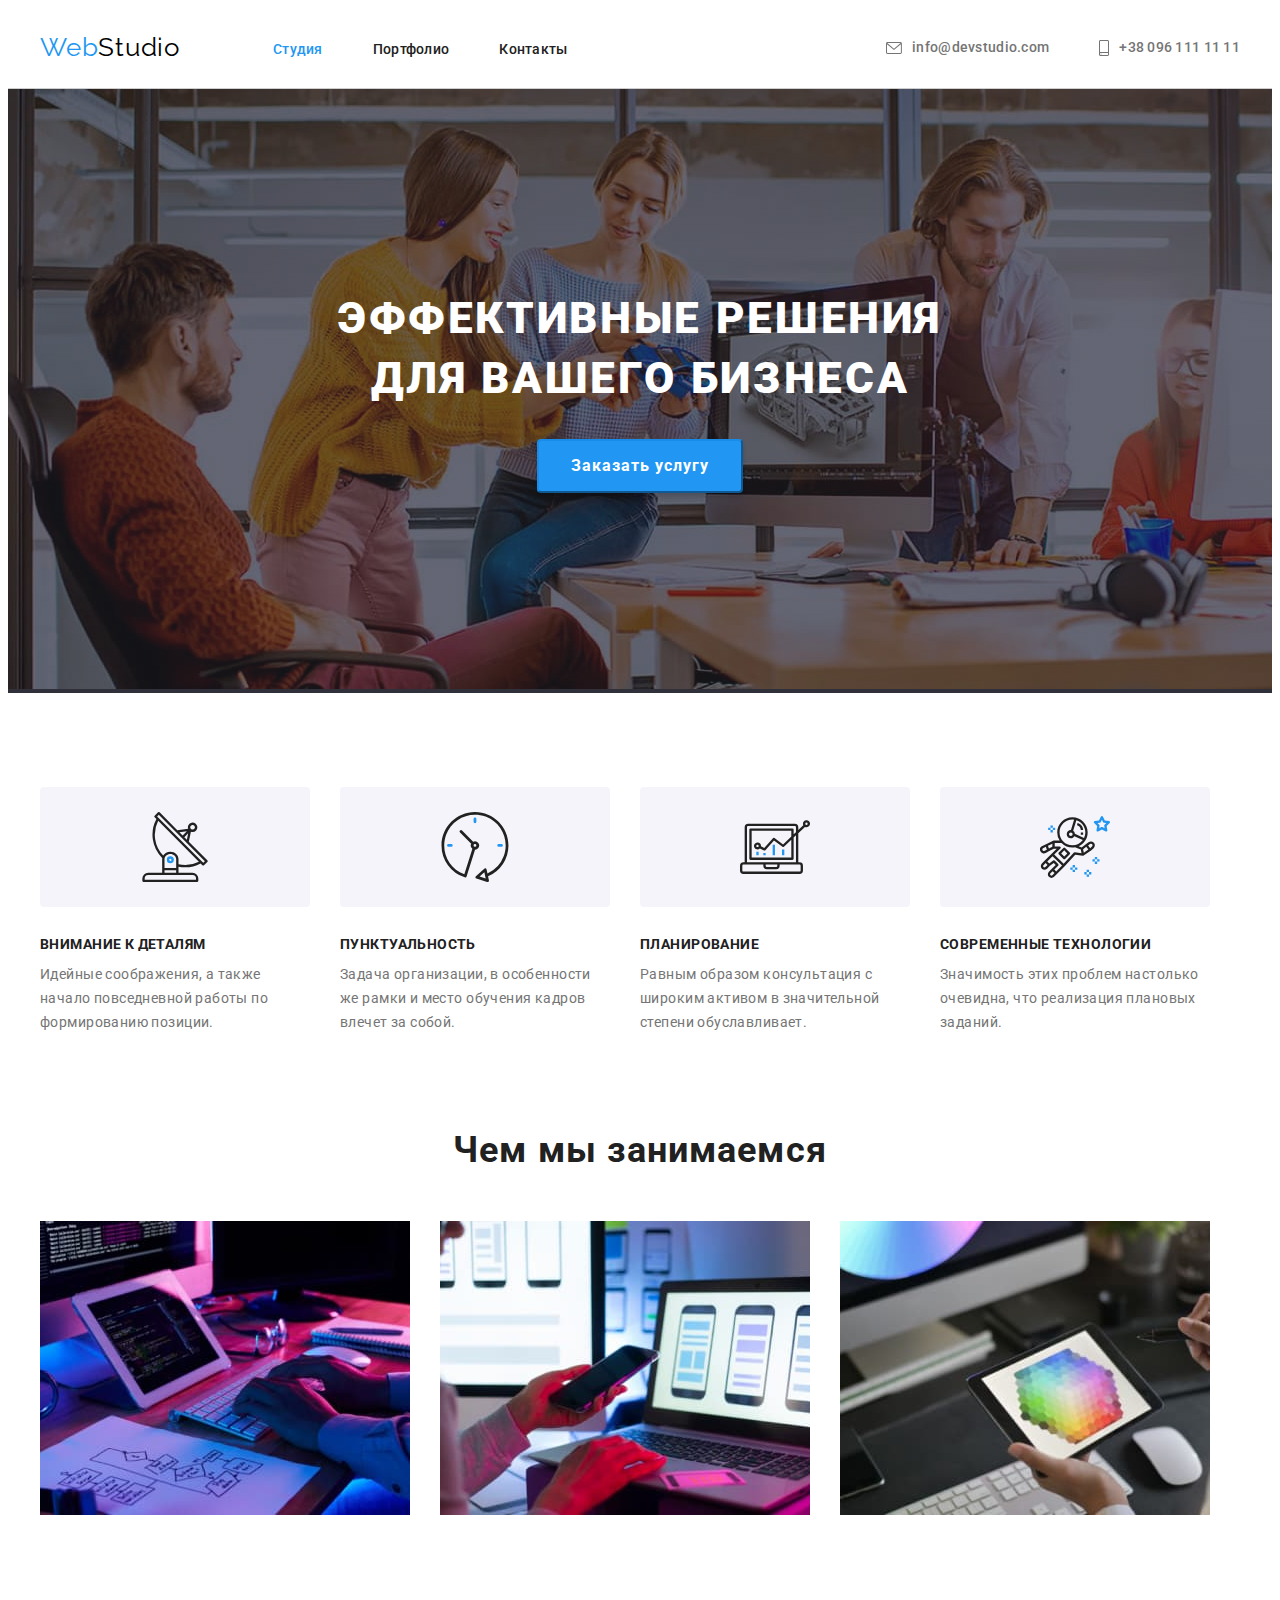
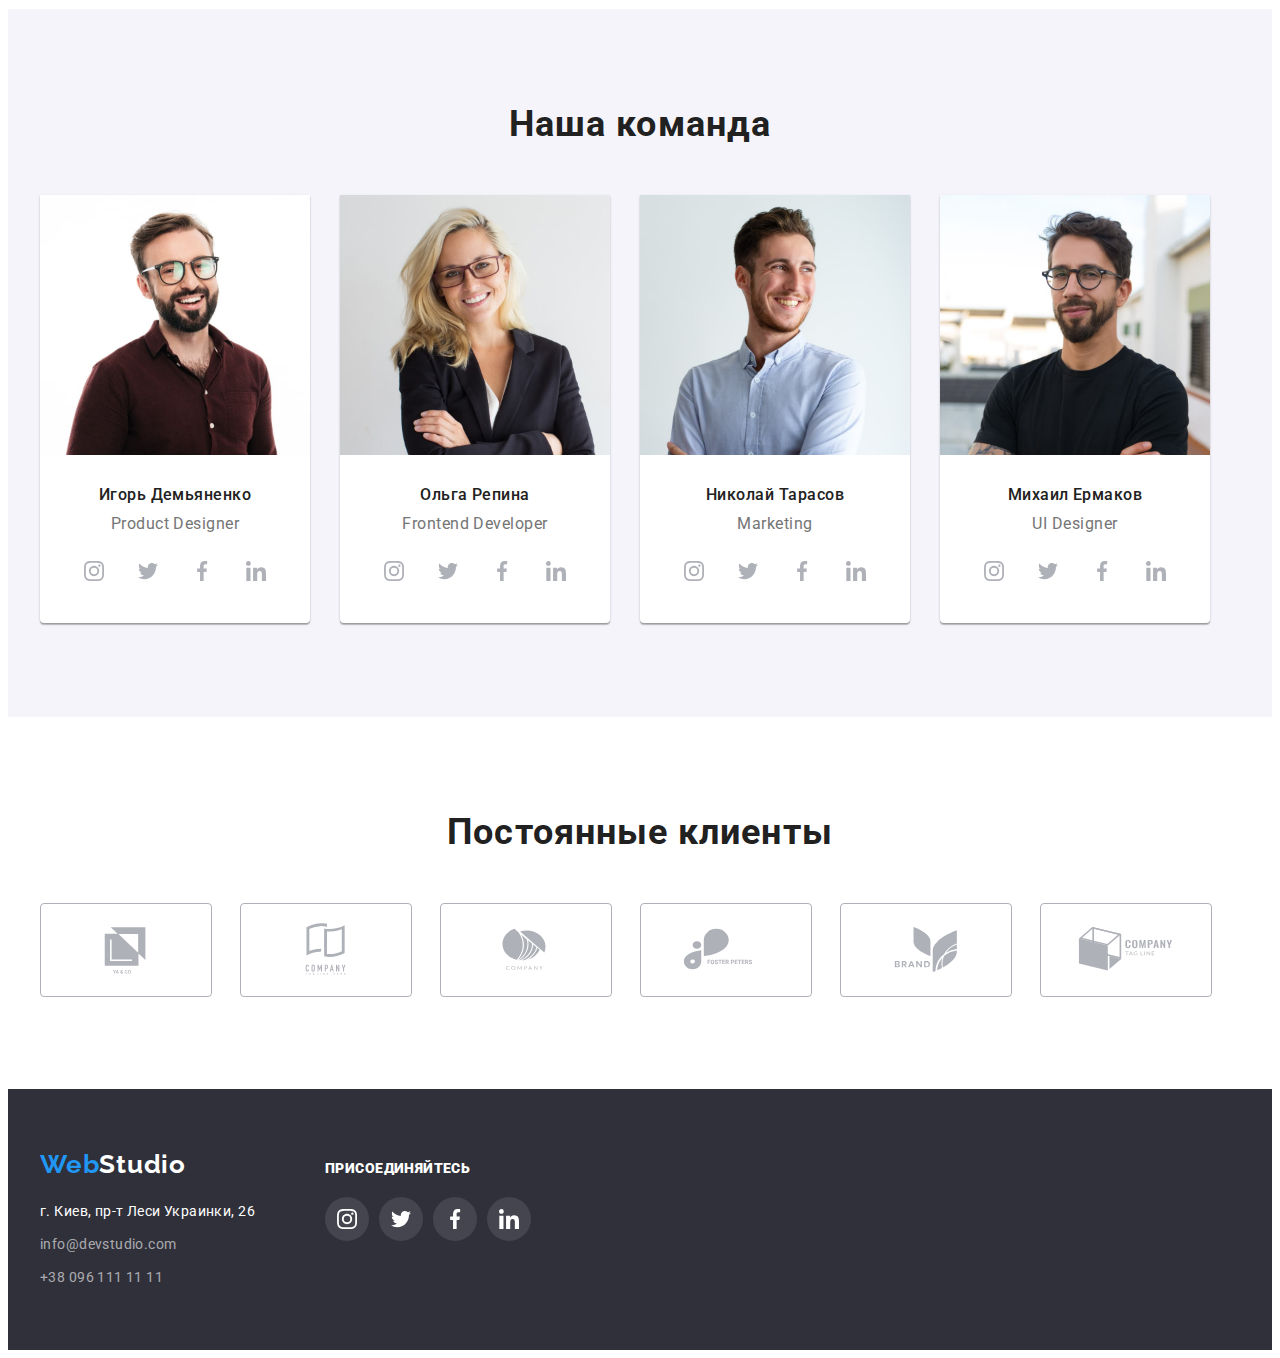
==== index.html @ 4457e943 "Initial commit" ====
<!DOCTYPE html>
<html lang="ru">
	<head>
		<meta charset="UTF-8" />
		<meta http-equiv="X-UA-Compatible" content="IE=edge" />
		<meta name="viewport" content="width=device-width, initial-scale=1.0" />
		<title>Студия WebStudio-эффективные решения для вашего бизнеса</title>
		<link rel="preconnect" href="https://fonts.googleapis.com" />
		<link rel="preconnect" href="https://fonts.gstatic.com" crossorigin />
		<link
			href="https://fonts.googleapis.com/css2?family=Raleway:wght@700&family=Roboto:wght@400;500;700;900&display=swap"
			rel="stylesheet"
		/>
		<link
			rel="stylesheet"
			href="https://cdnjs.cloudflare.com/ajax/libs/modern-normalize/1.1.0/modern-normalize.min.css"
			integrity="sha512-wpPYUAdjBVSE4KJnH1VR1HeZfpl1ub8YT/NKx4PuQ5NmX2tKuGu6U/JRp5y+Y8XG2tV+wKQpNHVUX03MfMFn9Q=="
			crossorigin="anonymous"
			referrerpolicy="no-referrer"
		/>
		<link rel="stylesheet" href="./css/styles.css" />
	</head>
	<body class="body">
		<!-- Шапка -->
		<header class="bottom-line">
			<div class="container nav-container">
				<a class="header-logo" href="">Web<span class="header-logo-1">Studio</span></a>
				<nav>
					<ul class="site-nav list">
						<li class="nav-item">
							<a class="nav-link current" href="./index.html">Студия</a>
						</li>
						<li class="nav-item">
							<a class="nav-link" href="./portfolio.html">Портфолио</a>
						</li>
						<li class="nav-item">
							<a class="nav-link" href="">Контакты</a>
						</li>
					</ul>
				</nav>
				<div class="contacts">
					<a class="nav-contact" href="mailto:info@devstudio.com">
						<svg class="nav-contact-icon" width="16" height="12">
							<use href="./images/icons.svg#icon-mail"></use>
						</svg>
						info@devstudio.com
					</a>
					<a class="nav-contact" href="tel:+380961111111">
						<svg class="nav-contact-icon" width="10" height="16">
							<use href="./images/icons.svg#icon-smartphone"></use>
						</svg>
						+38 096 111 11 11
					</a>
				</div>
			</div>
		</header>
		<!-- Главный контент -->
		<main>
			<!-- Секция Hero -->
			<section class="hero">
				<div class="container">
					<h1 class="hero-title">Эффективные решения <br> для вашего бизнеса</h1>
					<button class="hero-button" type="button">Заказать услугу</button>
				</div>
			</section>
			<!-- Секция Features -->
			<section class="section section-features">
				<div class="container">
					<h2 class="visually-hidden">Наши преимущества</h2>
					<ul class="list features-list">
						<li class="features-item">
							<div class="features-icon">
								<svg width="70" height="70">
									<use href="./images/icons.svg#icon-antenna"></use>
								</svg>
							</div>
							<h3 class="features-title">Внимание к деталям</h3>
							<p class="features-text">
								Идейные соображения, а также начало повседневной работы по формированию позиции.
							</p>
						</li>
						<li class="features-item">
							<div class="features-icon">
								<svg width="70" height="70">
									<use href="./images/icons.svg#icon-clock"></use>
								</svg>
							</div>
							<h3 class="features-title">Пунктуальность</h3>
							<p class="features-text">
								Задача организации, в особенности же рамки и место обучения кадров влечет за собой.
							</p>
						</li>
						<li class="features-item">
							<div class="features-icon">
								<svg width="70" height="70">
									<use href="./images/icons.svg#icon-diagram"></use>
								</svg>
							</div>
							<h3 class="features-title">Планирование</h3>
							<p class="features-text">
								Равным образом консультация с широким активом в значительной степени обуславливает.
							</p>
						</li>
						<li class="features-item">
							<div class="features-icon">
								<svg width="70" height="70">
									<use href="./images/icons.svg#icon-astronaut"></use>
								</svg>
							</div>
							<h3 class="features-title">Современные технологии</h3>
							<p class="features-text">Значимость этих проблем настолько очевидна, что реализация плановых заданий.</p>
						</li>
					</ul>
				</div>
			</section>
			<!-- Секция Чем занимаемся -->
			<section class="section">
				<div class="container">
					<h2 class="work">Чем мы занимаемся</h2>
					<ul class="work-list list">
						<li class="work-item">
							<img src="./images/box1.jpg" width="370" height="294" alt="Десктопные приложения" />
						</li>
						<li class="work-item">
							<img src="./images/box2.jpg" width="370" height="294" alt="Мобильные приложения" />
						</li>
						<li class="work-item">
							<img src="./images/box3.jpg" width="370" height="294" alt="Приложения для планшетов" />
						</li>
					</ul>
				</div>
			</section>
			<!-- Секция Команда -->
			<section class="section team">
				<div class="container">
					<h2 class="team-header">Наша команда</h2>
					<ul class="team-list list">
						<li class="team-member">
							<img src="./images/img1.jpg" width="270" height="260" alt="Игорь Демьяненко" />
							<div class="team-descr">
								<h3 class="team-name">Игорь Демьяненко</h3>
								<p class="team-job">Product Designer</p>
								<ul class="list social-list">
									<li class="social-link">
										<a class="social-net" href="" target="_blank" rel="noreferrer noopener" aria-label="Instagram">
											<svg class="social-icon" width="20" height="20">
												<use href="./images/icons.svg#icon-instagram"></use>
											</svg>
										</a>
									</li>
									<li class="social-link">
										<a class="social-net" href="" target="_blank" rel="noreferrer noopener" aria-label="Twitter">
											<svg class="social-icon" width="20" height="20">
												<use href="./images/icons.svg#icon-twitter"></use>
											</svg>
										</a>
									</li>
									<li class="social-link">
										<a class="social-net" href="" target="_blank" rel="noreferrer noopener" aria-label="Facebook">
											<svg class="social-icon" width="20" height="20">
												<use href="./images/icons.svg#icon-facebook"></use>
											</svg>
										</a>
									</li>
									<li class="social-link">
										<a class="social-net" href="" target="_blank" rel="noreferrer noopener" aria-label="LinkedIn">
											<svg class="social-icon" width="20" height="20">
												<use href="./images/icons.svg#icon-linkedin"></use>
											</svg>
										</a>
									</li>
								</ul>
							</div>
						</li>
						<li class="team-member">
							<img src="./images/img2.jpg" width="270" height="260" alt="Ольга Репина" />
							<div class="team-descr">
								<h3 class="team-name">Ольга Репина</h3>
								<p class="team-job">Frontend Developer</p>
								<ul class="list social-list">
									<li class="social-link">
										<a class="social-net" href="" target="_blank" rel="noreferrer noopener" aria-label="Instagram">
											<svg class="social-icon" width="20" height="20">
												<use href="./images/icons.svg#icon-instagram"></use>
											</svg>
										</a>
									</li>
									<li class="social-link">
										<a class="social-net" href="" target="_blank" rel="noreferrer noopener" aria-label="Twitter">
											<svg class="social-icon" width="20" height="20">
												<use href="./images/icons.svg#icon-twitter"></use>
											</svg>
										</a>
									</li>
									<li class="social-link">
										<a class="social-net" href="" target="_blank" rel="noreferrer noopener" aria-label="Facebook">
											<svg class="social-icon" width="20" height="20">
												<use href="./images/icons.svg#icon-facebook"></use>
											</svg>
										</a>
									</li>
									<li class="social-link">
										<a class="social-net" href="" target="_blank" rel="noreferrer noopener" aria-label="LinkedIn">
											<svg class="social-icon" width="20" height="20">
												<use href="./images/icons.svg#icon-linkedin"></use>
											</svg>
										</a>
									</li>
								</ul>
							</div>
						</li>
						<li class="team-member">
							<img src="./images/img3.jpg" width="270" height="260" alt="Николай Тарасов" />
							<div class="team-descr">
								<h3 class="team-name">Николай Тарасов</h3>
								<p class="team-job">Marketing</p>
								<ul class="list social-list">
									<li class="social-link">
										<a class="social-net" href="" target="_blank" rel="noreferrer noopener" aria-label="Instagram">
											<svg class="social-icon" width="20" height="20">
												<use href="./images/icons.svg#icon-instagram"></use>
											</svg>
										</a>
									</li>
									<li class="social-link">
										<a class="social-net" href="" target="_blank" rel="noreferrer noopener" aria-label="Twitter">
											<svg class="social-icon" width="20" height="20">
												<use href="./images/icons.svg#icon-twitter"></use>
											</svg>
										</a>
									</li>
									<li class="social-link">
										<a class="social-net" href="" target="_blank" rel="noreferrer noopener" aria-label="Facebook">
											<svg class="social-icon" width="20" height="20">
												<use href="./images/icons.svg#icon-facebook"></use>
											</svg>
										</a>
									</li>
									<li class="social-link">
										<a class="social-net" href="" target="_blank" rel="noreferrer noopener" aria-label="LinkedIn">
											<svg class="social-icon" width="20" height="20">
												<use href="./images/icons.svg#icon-linkedin"></use>
											</svg>
										</a>
									</li>
								</ul>
							</div>
						</li>
						<li class="team-member">
							<img src="./images/img4.jpg" width="270" height="260" alt="Михаил Ермаков" />
							<div class="team-descr">
								<h3 class="team-name">Михаил Ермаков</h3>
								<p class="team-job">UI Designer</p>
								<ul class="list social-list">
									<li class="social-link">
										<a class="social-net" href="" target="_blank" rel="noreferrer noopener" aria-label="Instagram">
											<svg class="social-icon" width="20" height="20">
												<use href="./images/icons.svg#icon-instagram"></use>
											</svg>
										</a>
									</li>
									<li class="social-link">
										<a class="social-net" href="" target="_blank" rel="noreferrer noopener" aria-label="Twitter">
											<svg class="social-icon" width="20" height="20">
												<use href="./images/icons.svg#icon-twitter"></use>
											</svg>
										</a>
									</li>
									<li class="social-link">
										<a class="social-net" href="" target="_blank" rel="noreferrer noopener" aria-label="Facebook">
											<svg class="social-icon" width="20" height="20">
												<use href="./images/icons.svg#icon-facebook"></use>
											</svg>
										</a>
									</li>
									<li class="social-link">
										<a class="social-net" href="" target="_blank" rel="noreferrer noopener" aria-label="LinkedIn">
											<svg class="social-icon" width="20" height="20">
												<use href="./images/icons.svg#icon-linkedin"></use>
											</svg>
										</a>
									</li>
								</ul>
							</div>
						</li>
					</ul>
				</div>
			</section>
			<!-- Секция Постоянные клиенты -->
			<section class="section">
				<div class="container">
					<h2 class="clients-title">Постоянные клиенты</h2>
					<ul class="clients-list list">
						<li class="client-item"> 
							<a class="client-link" href=""target="_blank" rel="noreferrer noopener">
								<svg class="client-icon" width="106" height="60">
									<use href="./images/icons.svg#icon-logo-1"></use>
								</svg>
							</a>
						</li>
						<li class="client-item">
							<a class="client-link" href=""target="_blank" rel="noreferrer noopener">
								<svg class="client-icon" width="106" height="60">
									<use href="./images/icons.svg#icon-logo-2"></use>
								</svg>
							</a>
						</li>
						<li class="client-item">
							<a class="client-link" href=""target="_blank" rel="noreferrer noopener">
								<svg class="client-icon" width="106" height="60">
									<use href="./images/icons.svg#icon-logo-3"></use>
								</svg>
							</a>
						</li>
						<li class="client-item">
							<a class="client-link" href=""target="_blank" rel="noreferrer noopener">
								<svg class="client-icon" width="106" height="60">
									<use href="./images/icons.svg#icon-logo-4"></use>
								</svg>
							</a>
						</li>
						<li class="client-item">
							<a class="client-link" href=""target="_blank" rel="noreferrer noopener">
								<svg class="client-icon" width="106" height="60">
									<use href="./images/icons.svg#icon-logo-5"></use>
								</svg>
							</a>
						</li>
						<li class="client-item">
							<a class="client-link" href=""target="_blank" rel="noreferrer noopener">
								<svg class="client-icon" width="106" height="60">
									<use href="./images/icons.svg#icon-logo-6"></use>
								</svg>
							</a>
						</li>
					</ul>
				</div>
			</section>
		</main>
		<!-- Подвал -->
		<footer class="footer">
			<div class="container footer-info">
				<div>
					<a class="footer-logo" href="">Web<span class="footer-logo-1">Studio</span></a>
					<address>
					<ul class="list">
						<li class="address-list">
							<p class="address">г. Киев, пр-т Леси Украинки, 26</p></li>
						<li class="address-list">
							<a class="address-contact" href="mailto:info@devstudio.com">info@devstudio.com</a>
						</li>
						<li>
							<a class="address-contact" href="tel:+380961111111">+38 096 111 11 11</a>
						</li>
					</ul>
				</div>
				<div class="media">
					<h2 class="media-title">
						<strong >Присоединяйтесь</strong>
					</h2>
					<ul class="media-list list">
						<li class="media-item">
							<a class="media-link" href="" target="_blank" rel="noreferrer noopener" aria-label="Instagram">
								<svg class="media-icon" width="20" height="20">
									<use href="./images/icons.svg#icon-footer-instagram"></use>
								</svg>
							</a>
						</li>
						<li class="media-item">
							<a class="media-link" href="" target="_blank" rel="noreferrer noopener" aria-label="Twitter">
								<svg class="media-icon" width="20" height="20">
									<use href="./images/icons.svg#icon-footer-twitter"></use>
								</svg>
							</a>
						</li>
						<li class="media-item">
							<a class="media-link" class="media-link" href="" target="_blank" rel="noreferrer noopener" aria-label="Facebook">
								<svg class="media-icon" width="20" height="20">
									<use href="./images/icons.svg#icon-footer-facebook"></use>
								</svg>
							</a>
						</li>
						<li class="media-item">
							<a class="media-link" class="media-link" href="" target="_blank" rel="noreferrer noopener" aria-label="LinkedIn">
								<svg class="media-icon" width="20" height="20">
									<use href="./images/icons.svg#icon-footer-linkedin"></use>
								</svg>
							</a>
						</li>
					</ul>
				</div>
			</div>
		</footer>
	</body>
</html>
---- css/styles.css ----
:root {
	--accent-color: #2196f3;
	--main-text-color: #212121;
	--text-color: #757575;
	--main-background-color: #ffffff;
}

.body {
	font-family: "Roboto", sans-serif;
	color: var(--main-text-color);
	background-color: var(--main-background-color);
}

/* Глобальные свойства */

.list {
	list-style-type: none;
	margin: 0;
	padding: 0;
}

h1,
h2,
h3,
p {
	margin: 0;
}

img {
	display: block;
	max-width: 100%;
	height: auto;
}

.visually-hidden {
	position: absolute;
	white-space: nowrap;
	width: 1px;
	height: 1px;
	overflow: hidden;
	border: 0;
	padding: 0;
	clip: rect(0 0 0 0);
	clip-path: inset(100%);
	margin: -1px;
}

.container {
	width: 1200px;
	padding-right: 15px;
	padding-left: 15px;
	margin-right: auto;
	margin-left: auto;
}

.section {
	padding-top: 94px;
	padding-bottom: 94px;
}

/* HEADER */

/* Логотип в header */

.header-logo {
	font-family: "Raleway";
	font-size: 26px;
	line-height: 1.19;
	letter-spacing: 0.03em;
	color: var(--accent-color);
	text-decoration: none;

	padding-top: 24px;
	padding-bottom: 25px;
	margin-right: 93px;
}
.header-logo-1 {
	color: #000000;
}

/* Навигация */

.nav-container {
	display: flex;
	align-items: center;
}

.site-nav {
	display: flex;
}

.site-nav .nav-item:not(:last-child) {
	margin-right: 50px;
}

.nav-link {
	font-weight: 500;
	font-size: 14px;
	line-height: 1.14;
	letter-spacing: 0.02em;
	color: #212121;
	text-decoration: none;

	padding-top: 32px;
	padding-bottom: 32px;
}

.nav-link:hover,
.nav-link:focus {
	color: var(--accent-color);
}

.site-nav .nav-link.current {
	color: var(--accent-color);
}

/* Header contacts */

.contacts {
	display: flex;
	align-items: center;
	margin-left: auto;
}

.nav-contact {
	font-weight: 500;
	font-size: 14px;
	line-height: 1.14;
	letter-spacing: 0.02em;
	color: var(--text-color);
	text-decoration: none;

	display: flex;
	justify-content: center;
	align-items: center;
	padding-top: 32px;
	padding-bottom: 32px;
}

.nav-contact-icon {
	margin-right: 10px;
	fill: var(--text-color);
}

.nav-contact:hover,
.nav-contact:focus {
	color: var(--accent-color);
}

.nav-contact-icon {
	fill: currentColor;
}

.nav-contact:not(:first-child) {
	margin-left: 50px;
}

.bottom-line {
	border-bottom: 1px solid #cecece;
}

/* Секция Hero */

.hero {
	background-color: #2f303a;
	background-image: linear-gradient(rgba(47, 48, 58, 0.4), rgba(47, 48, 58, 0.4)), url(../images/hero.jpg);
	background-repeat: no-repeat;
	max-width: 1600px;
	max-height: 600px;
	margin-left: auto;
	margin-right: auto;

	text-align: center;

	padding-top: 200px;
	padding-bottom: 200px;
}

.hero-title {
	font-weight: 900;
	font-size: 44px;
	line-height: 1.36;
	letter-spacing: 0.06em;
	text-transform: uppercase;
	color: #ffffff;

	margin-bottom: 30px;
}

.hero-button {
	font-family: inherit;
	font-weight: 700;
	font-size: 16px;
	line-height: 1.88;
	align-items: center;
	text-align: center;
	cursor: pointer;
	letter-spacing: 0.06em;
	color: #ffffff;
	border-color: #188ce8;
	background-color: var(--accent-color);
	box-shadow: 0px 4px 4px rgba(0, 0, 0, 0.15);
	border-radius: 4px;

	padding: 10px 32px;
}

.hero-button:hover,
.hero-button:focus {
	background-color: #188ce8;
}

/* Секция Features */

.section-features {
	padding-bottom: 0;
}

.features-list {
	display: flex;
	flex-wrap: wrap;
}

.features-item {
	width: 270px;
}

.features-item:not(:nth-child(4n)) {
	margin-right: 30px;
}

.features-icon {
	display: flex;
	justify-content: center;
	align-items: center;

	height: 120px;

	background-color: #f5f4fa;
	border-radius: 4px;
	margin-bottom: 30px;
}

.features-title {
	font-weight: 700;
	font-size: 14px;
	line-height: 1.14;
	letter-spacing: 0.03em;
	text-transform: uppercase;
	padding-bottom: 10px;
}

.features-text {
	font-size: 14px;
	line-height: 1.71;
	letter-spacing: 0.03em;
	color: var(--text-color);
}

/* Секция Чем занимаемся */

.work {
	font-weight: 700;
	font-size: 36px;
	line-height: 1.17;
	text-align: center;
	letter-spacing: 0.03em;
	margin-bottom: 50px;
}

.work-list {
	display: flex;
	flex-wrap: wrap;
}

.work-item:not(:nth-child(3n)) {
	margin-right: 30px;
}

/* Секция Команда */

.team {
	background-color: #f5f4fa;
}

.team-header {
	font-weight: 700;
	font-size: 36px;
	line-height: 1.17;
	text-align: center;
	letter-spacing: 0.03em;
	margin-bottom: 50px;
}

.team-list {
	display: flex;
	flex-wrap: wrap;
}

.team-member {
	background-color: var(--main-background-color);
	width: 270px;
	border-radius: 0px 0px 4px 4px;
	box-shadow: 0px 1px 3px rgba(0, 0, 0, 0.12), 0px 1px 1px rgba(0, 0, 0, 0.14), 0px 2px 1px rgba(0, 0, 0, 0.2);
}

.team-member:not(:nth-child(4n)) {
	margin-right: 30px;
}

.team-descr {
	padding-top: 30px;
	padding-bottom: 30px;
}

.team-name {
	font-weight: 500;
	font-size: 16px;
	line-height: 1.19;
	text-align: center;
	letter-spacing: 0.03em;

	margin-bottom: 10px;
}

.team-job {
	font-size: 16px;
	line-height: 1.19;
	text-align: center;
	letter-spacing: 0.03em;
	color: var(--text-color);

	margin-bottom: 16px;
}

.social-list {
	display: flex;
	justify-content: center;
}

.social-link {
	width: 44px;
	height: 44px;
}

.social-link:not(:last-child) {
	margin-right: 10px;
}

.social-net {
	display: flex;

	justify-content: center;
	align-items: center;

	width: 100%;
	height: 100%;

	border-radius: 50%;
}

.social-icon {
	fill: #afb1b8;
}

.social-net:hover,
.social-net:focus {
	background-color: var(--accent-color);
}

.social-net:hover .social-icon,
.social-net:focus .social-icon {
	fill: #ffffff;
}

/* Секция Постоянные клиенты */

.clients-title {
	font-weight: 700;
	font-size: 36px;
	line-height: 1.17;
	text-align: center;
	letter-spacing: 0.03em;

	margin-bottom: 50px;
}

.clients-list {
	display: flex;
	flex-wrap: wrap;
	gap: 30px;
}

.client-item {
	width: 170px;
	height: 92px;
}

.client-link {
	display: flex;
	justify-content: center;
	align-items: center;
	width: 100%;
	height: 100%;

	border: 1px solid #afb1b8;
	border-radius: 4px;
}

.client-icon {
	fill: #afb1b8;
}

.client-link:hover,
.client-link:focus {
	border: 1px solid var(--accent-color);
}

.client-link:hover .client-icon,
.client-link:focus .client-icon {
	fill: var(--accent-color);
}

/* Подвал */

.footer {
	background-color: #2f303a;

	padding-top: 60px;
	padding-bottom: 60px;
}

.footer-info {
	display: flex;
	gap: 70px;
}

.footer-logo {
	font-family: "Raleway";
	font-weight: 700;
	font-size: 26px;
	line-height: 1.19;
	letter-spacing: 0.03em;
	color: var(--accent-color);
	text-decoration: none;

	display: inline-block;
	margin-bottom: 20px;
}

.footer-logo-1 {
	color: #ffffff;
}

.address {
	font-style: normal;
	font-weight: 400;
	font-size: 14px;
	line-height: 1.71;
	letter-spacing: 0.03em;
	color: #ffffff;
}

.address-contact {
	font-style: normal;
	font-weight: 400;
	font-size: 14px;
	line-height: 1.71;
	letter-spacing: 0.03em;
	color: rgba(255, 255, 255, 0.6);
	text-decoration: none;
}

.address-list {
	margin-bottom: 9px;
}

.address-contact:hover,
.address-contact:focus {
	color: var(--accent-color);
}

.media {
	padding-top: 12px;
}

.media-title {
	font-weight: 700;
	font-size: 14px;
	line-height: 1.14;
	letter-spacing: 0.03em;
	text-transform: uppercase;

	color: #ffffff;

	margin-bottom: 20px;
}

.media-list {
	display: flex;
	gap: 10px;
}

.media-item {
	width: 44px;
	height: 44px;
}

.media-link {
	display: flex;
	justify-content: center;
	align-items: center;

	width: 100%;
	height: 100%;
	border-radius: 50%;

	background-color: rgba(255, 255, 255, 0.1);
}

.media-icon {
	fill: #ffffff;
}

.media-link:hover,
.media-link:focus {
	background-color: var(--accent-color);
}

/* СТРАНИЦА ПОРТФОЛИО */

/* Кнопки селектора */
.filter-list {
	display: flex;
	justify-content: center;
	margin-bottom: 50px;
}

.filter-item:not(:last-child) {
	margin-right: 8px;
}

.filter-buttons {
	font-family: inherit;
	font-weight: 500;
	font-size: 16px;
	line-height: 1.62;
	text-align: center;
	letter-spacing: 0.03em;
	border-radius: 4px;
	cursor: pointer;
	color: #212121;
	background-color: #f5f4fa;
	border: none;

	padding: 6px 22px;
}

.filter-buttons:hover,
.filter-buttons:focus {
	color: #ffffff;
	background-color: var(--accent-color);
	box-shadow: 0px 3px 1px rgba(0, 0, 0, 0.1), 0px 1px 2px rgba(0, 0, 0, 0.08), 0px 2px 2px rgba(0, 0, 0, 0.12);
	border-radius: 4px;
	border-color: var(--accent-color);
}

/* Галерея Portfolio */

.portfolio-list {
	display: flex;
	flex-wrap: wrap;
}

.portfolio-item {
	width: 370px;
	margin-right: 30px;
	margin-bottom: 30px;
}

.portfolio-link {
	display: block;
	text-decoration: none;
}

.portfolio-item:nth-child(3n) {
	margin-right: 0px;
}

.portfolio-item:nth-last-child(-n + 3) {
	margin-bottom: 0px;
}

.portfolio-title {
	font-weight: 700;
	font-size: 18px;
	line-height: 2;
	letter-spacing: 0.06em;
	margin-bottom: 4px;
	color: var(--main-text-color);
}

.portfolio-text {
	font-size: 16px;
	line-height: 1.88;
	letter-spacing: 0.03em;
	color: var(--text-color);
}

.portfolio-border {
	padding: 20px 24px;
	border: 1px solid #eeeeee;
	border-top: none;
}

.portfolio-link:hover,
.portfolio-link:focus {
	box-shadow: 0px 1px 1px rgba(0, 0, 0, 0.12), 0px 4px 4px rgba(0, 0, 0, 0.06), 1px 4px 6px rgba(0, 0, 0, 0.16);
}
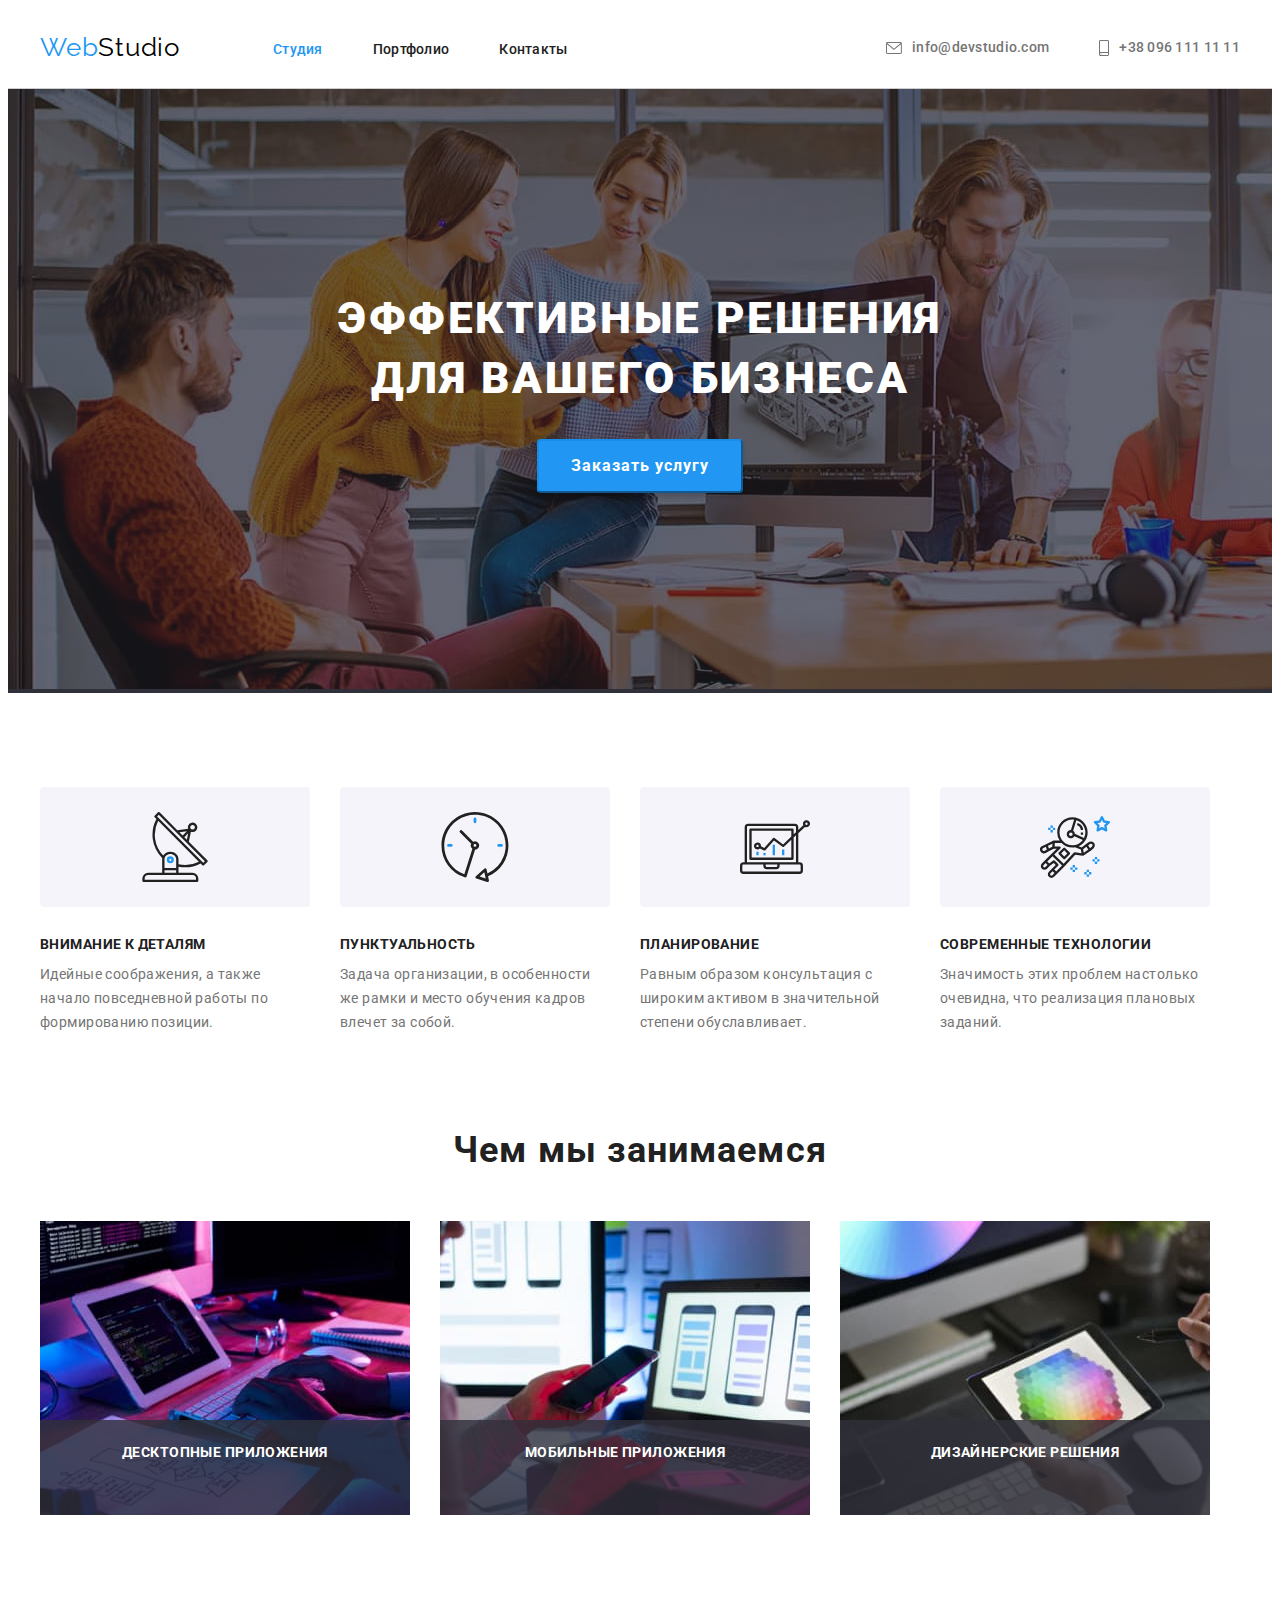
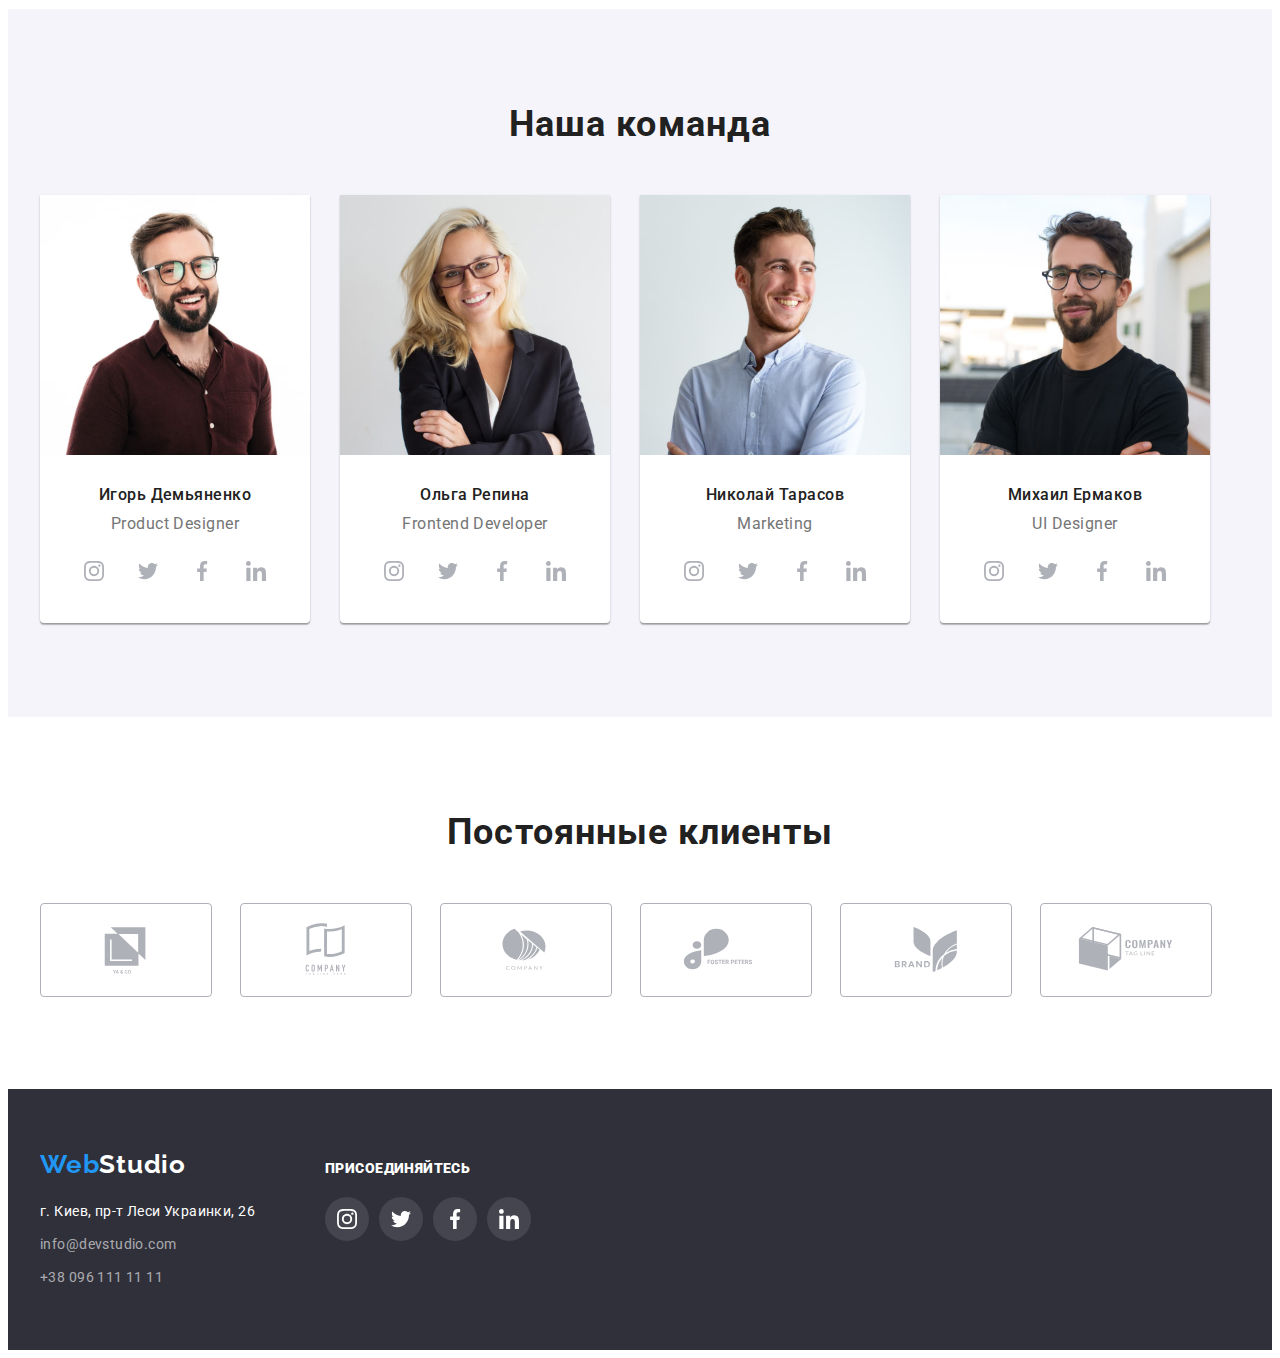
==== commit 20d2ddb3: "Позиционирование секция Чем занимаемся" ====
--- a/index.html
+++ b/index.html
@@ -120,12 +120,15 @@
 					<ul class="work-list list">
 						<li class="work-item">
 							<img src="./images/box1.jpg" width="370" height="294" alt="Десктопные приложения" />
+							<h3 class="work-area">Десктопные приложения</h3>
 						</li>
 						<li class="work-item">
 							<img src="./images/box2.jpg" width="370" height="294" alt="Мобильные приложения" />
+							<h3 class="work-area">Мобильные приложения</h3>
 						</li>
 						<li class="work-item">
-							<img src="./images/box3.jpg" width="370" height="294" alt="Приложения для планшетов" />
+							<img src="./images/box3.jpg" width="370" height="294" alt="Дизайнерские решения" />
+							<h3 class="work-area">Дизайнерские решения</h3>
 						</li>
 					</ul>
 				</div>
--- a/css/styles.css
+++ b/css/styles.css
@@ -273,8 +273,32 @@
 	flex-wrap: wrap;
 }
 
+.work-item {
+	position: relative;
+}
+
 .work-item:not(:nth-child(3n)) {
 	margin-right: 30px;
+}
+
+.work-area {
+	position: absolute;
+	bottom: 0;
+	left: 0;
+
+	width: 100%;
+	height: 70px;
+	padding-top: 25px;
+
+	font-weight: 700;
+	font-size: 14px;
+	line-height: 1.14;
+	text-align: center;
+	letter-spacing: 0.03em;
+	text-transform: uppercase;
+	color: #ffffff;
+
+	background-color: rgba(47, 48, 58, 0.8);
 }
 
 /* Секция Команда */
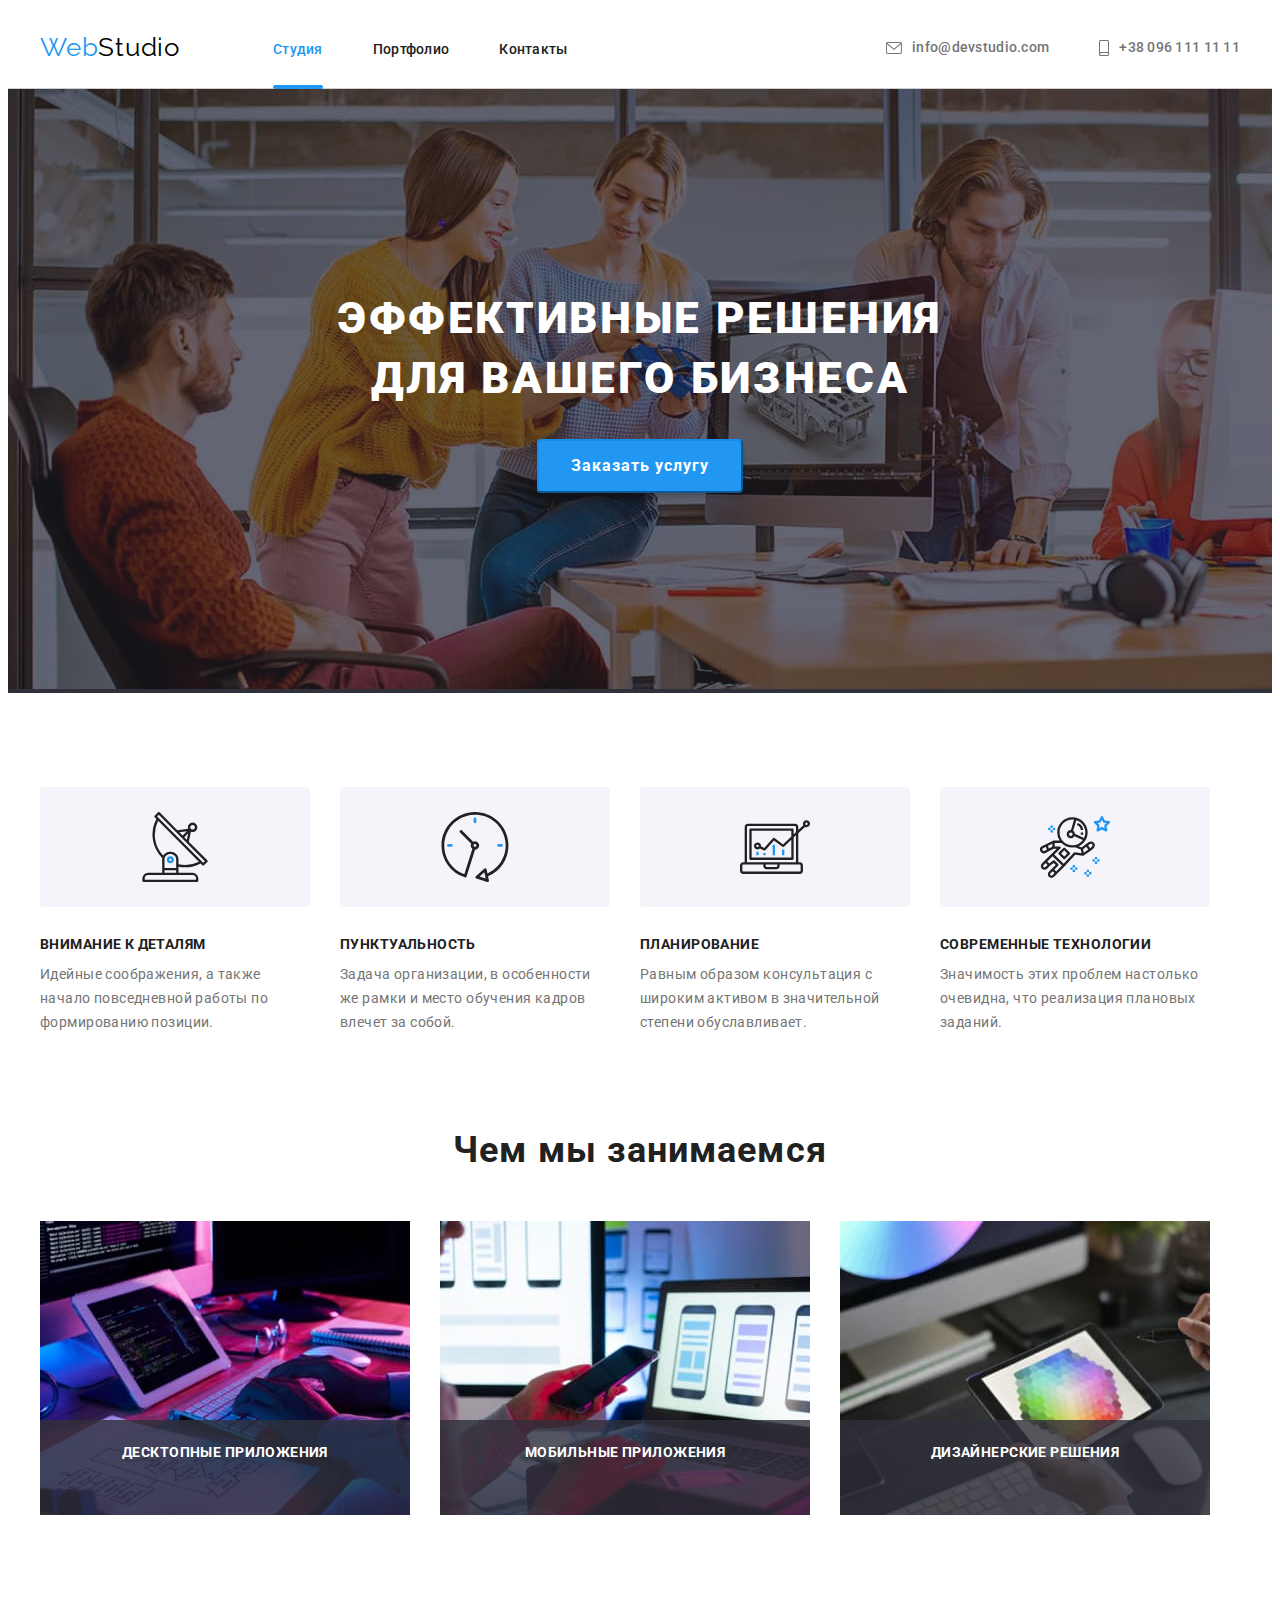
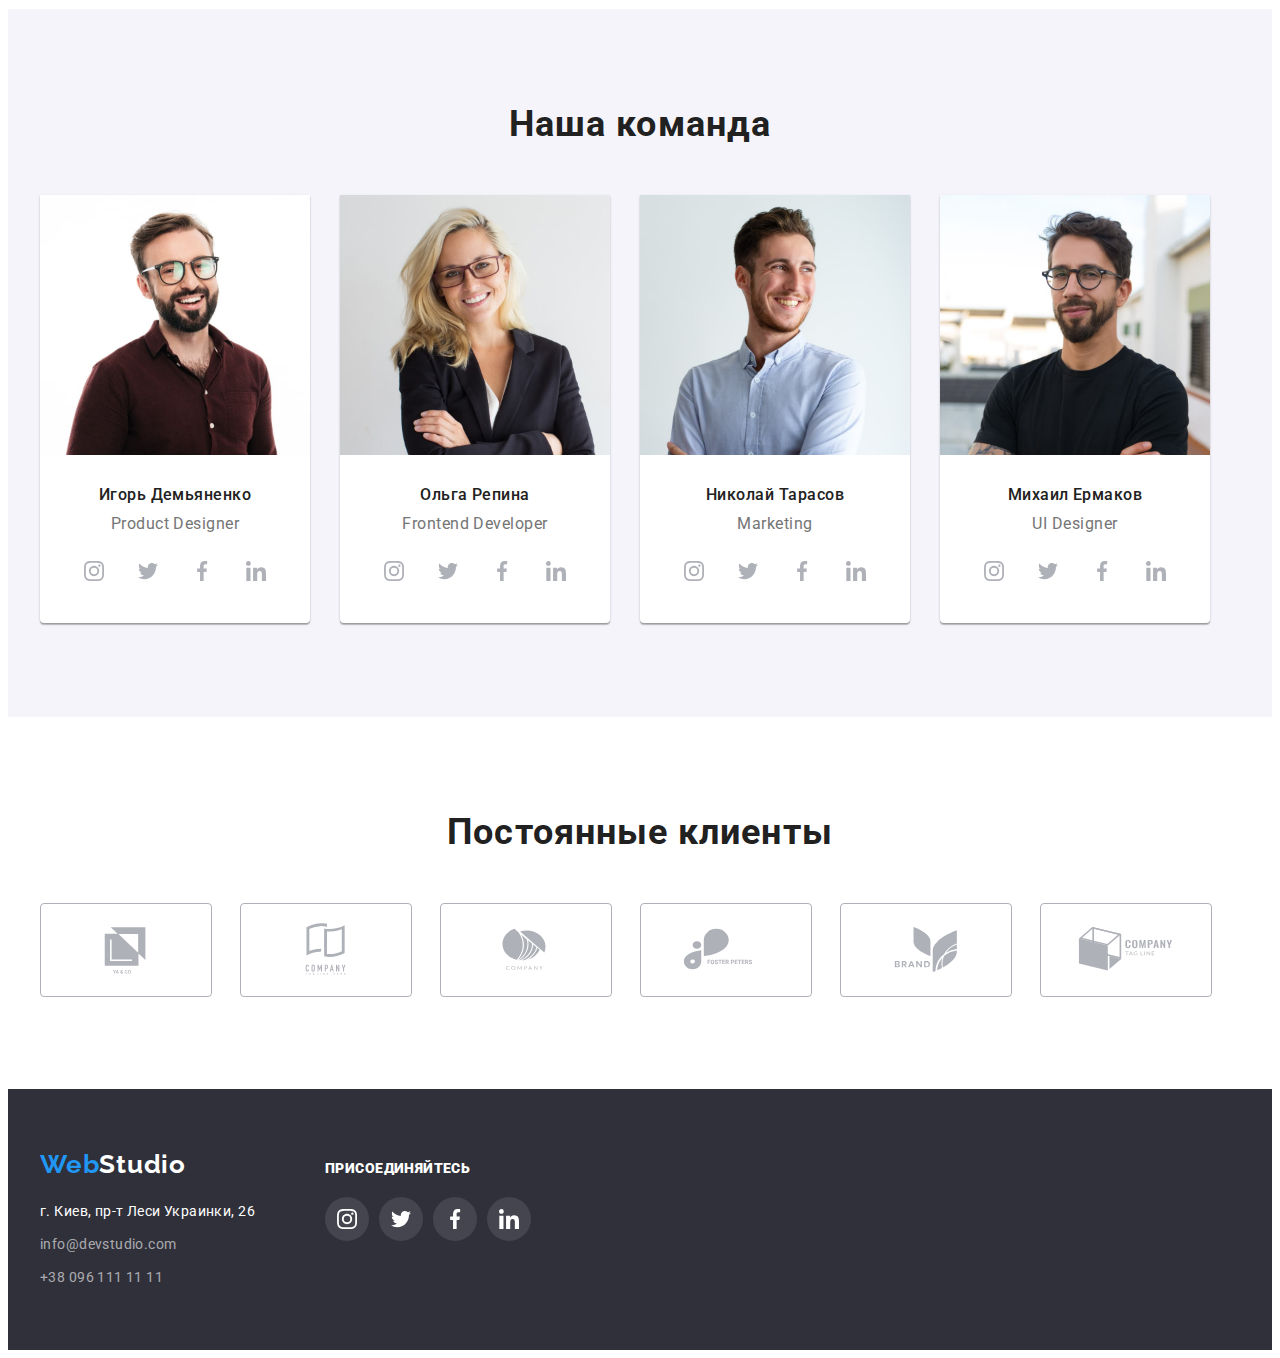
==== commit c6aabc82: "Modal window" ====
--- a/index.html
+++ b/index.html
@@ -60,9 +60,19 @@
 			<section class="hero">
 				<div class="container">
 					<h1 class="hero-title">Эффективные решения <br> для вашего бизнеса</h1>
-					<button class="hero-button" type="button">Заказать услугу</button>
+					<button class="hero-button" type="button" data-modal-open>Заказать услугу</button>
 				</div>
 			</section>
+			<!-- Модальное окно -->
+			<div class="backdrop is-hidden" data-modal>
+				<div class="modal">
+					<button class="modal-close" type="button" data-modal-close>
+						<svg width="18" height="18">
+							<use href="./images/icons.svg#icon-close-btn"></use>
+						</svg>
+					</button>
+				</div>
+			</div>
 			<!-- Секция Features -->
 			<section class="section section-features">
 				<div class="container">
@@ -394,5 +404,6 @@
 				</div>
 			</div>
 		</footer>
+		<script src="./js/modal.js"></script>
 	</body>
 </html>
--- a/css/styles.css
+++ b/css/styles.css
@@ -35,6 +35,7 @@
 .visually-hidden {
 	position: absolute;
 	white-space: nowrap;
+
 	width: 1px;
 	height: 1px;
 	overflow: hidden;
@@ -63,17 +64,18 @@
 /* Логотип в header */
 
 .header-logo {
+	padding-top: 24px;
+	padding-bottom: 25px;
+	margin-right: 93px;
+
 	font-family: "Raleway";
 	font-size: 26px;
 	line-height: 1.19;
 	letter-spacing: 0.03em;
 	color: var(--accent-color);
 	text-decoration: none;
-
-	padding-top: 24px;
-	padding-bottom: 25px;
-	margin-right: 93px;
-}
+}
+
 .header-logo-1 {
 	color: #000000;
 }
@@ -94,6 +96,11 @@
 }
 
 .nav-link {
+	position: relative;
+
+	padding-top: 32px;
+	padding-bottom: 32px;
+
 	font-weight: 500;
 	font-size: 14px;
 	line-height: 1.14;
@@ -101,8 +108,7 @@
 	color: #212121;
 	text-decoration: none;
 
-	padding-top: 32px;
-	padding-bottom: 32px;
+	transition: color 250ms cubic-bezier(0.4, 0, 0.2, 1);
 }
 
 .nav-link:hover,
@@ -114,6 +120,19 @@
 	color: var(--accent-color);
 }
 
+.nav-link.current::after {
+	content: "";
+	position: absolute;
+	bottom: 0;
+	left: 0;
+
+	width: 100%;
+	height: 4px;
+
+	border-radius: 2px;
+	background-color: var(--accent-color);
+}
+
 /* Header contacts */
 
 .contacts {
@@ -123,6 +142,13 @@
 }
 
 .nav-contact {
+	display: flex;
+	justify-content: center;
+	align-items: center;
+
+	padding-top: 32px;
+	padding-bottom: 32px;
+
 	font-weight: 500;
 	font-size: 14px;
 	line-height: 1.14;
@@ -130,16 +156,7 @@
 	color: var(--text-color);
 	text-decoration: none;
 
-	display: flex;
-	justify-content: center;
-	align-items: center;
-	padding-top: 32px;
-	padding-bottom: 32px;
-}
-
-.nav-contact-icon {
-	margin-right: 10px;
-	fill: var(--text-color);
+	transition: color 250ms cubic-bezier(0.4, 0, 0.2, 1);
 }
 
 .nav-contact:hover,
@@ -148,6 +165,8 @@
 }
 
 .nav-contact-icon {
+	margin-right: 10px;
+
 	fill: currentColor;
 }
 
@@ -162,32 +181,35 @@
 /* Секция Hero */
 
 .hero {
+	padding-top: 200px;
+	padding-bottom: 200px;
+	margin-left: auto;
+	margin-right: auto;
+
+	max-width: 1600px;
+	max-height: 600px;
+
+	text-align: center;
+
 	background-color: #2f303a;
 	background-image: linear-gradient(rgba(47, 48, 58, 0.4), rgba(47, 48, 58, 0.4)), url(../images/hero.jpg);
 	background-repeat: no-repeat;
-	max-width: 1600px;
-	max-height: 600px;
-	margin-left: auto;
-	margin-right: auto;
-
-	text-align: center;
-
-	padding-top: 200px;
-	padding-bottom: 200px;
 }
 
 .hero-title {
+	margin-bottom: 30px;
+
 	font-weight: 900;
 	font-size: 44px;
 	line-height: 1.36;
 	letter-spacing: 0.06em;
 	text-transform: uppercase;
 	color: #ffffff;
-
-	margin-bottom: 30px;
 }
 
 .hero-button {
+	padding: 10px 32px;
+
 	font-family: inherit;
 	font-weight: 700;
 	font-size: 16px;
@@ -198,11 +220,12 @@
 	letter-spacing: 0.06em;
 	color: #ffffff;
 	border-color: #188ce8;
+
 	background-color: var(--accent-color);
 	box-shadow: 0px 4px 4px rgba(0, 0, 0, 0.15);
 	border-radius: 4px;
 
-	padding: 10px 32px;
+	transition: background-color 250ms cubic-bezier(0.4, 0, 0.2, 1);
 }
 
 .hero-button:hover,
@@ -242,18 +265,20 @@
 }
 
 .features-title {
+	padding-bottom: 10px;
+
 	font-weight: 700;
 	font-size: 14px;
 	line-height: 1.14;
 	letter-spacing: 0.03em;
 	text-transform: uppercase;
-	padding-bottom: 10px;
 }
 
 .features-text {
 	font-size: 14px;
 	line-height: 1.71;
 	letter-spacing: 0.03em;
+
 	color: var(--text-color);
 }
 
@@ -338,23 +363,23 @@
 }
 
 .team-name {
+	margin-bottom: 10px;
+
 	font-weight: 500;
 	font-size: 16px;
 	line-height: 1.19;
 	text-align: center;
 	letter-spacing: 0.03em;
-
-	margin-bottom: 10px;
 }
 
 .team-job {
+	margin-bottom: 16px;
+
 	font-size: 16px;
 	line-height: 1.19;
 	text-align: center;
 	letter-spacing: 0.03em;
 	color: var(--text-color);
-
-	margin-bottom: 16px;
 }
 
 .social-list {
@@ -381,10 +406,14 @@
 	height: 100%;
 
 	border-radius: 50%;
+
+	transition: background-color 250ms cubic-bezier(0.4, 0, 0.2, 1);
 }
 
 .social-icon {
 	fill: #afb1b8;
+
+	transition: fill 250ms cubic-bezier(0.4, 0, 0.2, 1);
 }
 
 .social-net:hover,
@@ -400,13 +429,13 @@
 /* Секция Постоянные клиенты */
 
 .clients-title {
+	margin-bottom: 50px;
+
 	font-weight: 700;
 	font-size: 36px;
 	line-height: 1.17;
 	text-align: center;
 	letter-spacing: 0.03em;
-
-	margin-bottom: 50px;
 }
 
 .clients-list {
@@ -424,15 +453,20 @@
 	display: flex;
 	justify-content: center;
 	align-items: center;
+
 	width: 100%;
 	height: 100%;
 
 	border: 1px solid #afb1b8;
 	border-radius: 4px;
+
+	transition: border 250ms cubic-bezier(0.4, 0, 0.2, 1);
 }
 
 .client-icon {
 	fill: #afb1b8;
+
+	transition: fill 250ms cubic-bezier(0.4, 0, 0.2, 1);
 }
 
 .client-link:hover,
@@ -448,10 +482,10 @@
 /* Подвал */
 
 .footer {
-	background-color: #2f303a;
-
 	padding-top: 60px;
 	padding-bottom: 60px;
+
+	background-color: #2f303a;
 }
 
 .footer-info {
@@ -460,6 +494,10 @@
 }
 
 .footer-logo {
+	display: inline-block;
+
+	margin-bottom: 20px;
+
 	font-family: "Raleway";
 	font-weight: 700;
 	font-size: 26px;
@@ -467,9 +505,6 @@
 	letter-spacing: 0.03em;
 	color: var(--accent-color);
 	text-decoration: none;
-
-	display: inline-block;
-	margin-bottom: 20px;
 }
 
 .footer-logo-1 {
@@ -493,6 +528,8 @@
 	letter-spacing: 0.03em;
 	color: rgba(255, 255, 255, 0.6);
 	text-decoration: none;
+
+	transition: color 250ms cubic-bezier(0.4, 0, 0.2, 1);
 }
 
 .address-list {
@@ -509,15 +546,14 @@
 }
 
 .media-title {
+	margin-bottom: 20px;
+
 	font-weight: 700;
 	font-size: 14px;
 	line-height: 1.14;
 	letter-spacing: 0.03em;
 	text-transform: uppercase;
-
 	color: #ffffff;
-
-	margin-bottom: 20px;
 }
 
 .media-list {
@@ -540,6 +576,8 @@
 	border-radius: 50%;
 
 	background-color: rgba(255, 255, 255, 0.1);
+
+	transition: background-color 250ms cubic-bezier(0.4, 0, 0.2, 1);
 }
 
 .media-icon {
@@ -565,6 +603,8 @@
 }
 
 .filter-buttons {
+	padding: 6px 22px;
+
 	font-family: inherit;
 	font-weight: 500;
 	font-size: 16px;
@@ -574,10 +614,12 @@
 	border-radius: 4px;
 	cursor: pointer;
 	color: #212121;
+
 	background-color: #f5f4fa;
 	border: none;
 
-	padding: 6px 22px;
+	transition: background-color 250ms cubic-bezier(0.4, 0, 0.2, 1), color 250ms cubic-bezier(0.4, 0, 0.2, 1),
+		box-shadow 250ms cubic-bezier(0.4, 0, 0.2, 1);
 }
 
 .filter-buttons:hover,
@@ -585,8 +627,6 @@
 	color: #ffffff;
 	background-color: var(--accent-color);
 	box-shadow: 0px 3px 1px rgba(0, 0, 0, 0.1), 0px 1px 2px rgba(0, 0, 0, 0.08), 0px 2px 2px rgba(0, 0, 0, 0.12);
-	border-radius: 4px;
-	border-color: var(--accent-color);
 }
 
 /* Галерея Portfolio */
@@ -605,6 +645,13 @@
 .portfolio-link {
 	display: block;
 	text-decoration: none;
+
+	transition: box-shadow 250ms cubic-bezier(0.4, 0, 0.2, 1);
+}
+
+.portfolio-link:hover,
+.portfolio-link:focus {
+	box-shadow: 0px 1px 1px rgba(0, 0, 0, 0.12), 0px 4px 4px rgba(0, 0, 0, 0.06), 1px 4px 6px rgba(0, 0, 0, 0.16);
 }
 
 .portfolio-item:nth-child(3n) {
@@ -633,11 +680,102 @@
 
 .portfolio-border {
 	padding: 20px 24px;
+
 	border: 1px solid #eeeeee;
 	border-top: none;
 }
 
-.portfolio-link:hover,
-.portfolio-link:focus {
-	box-shadow: 0px 1px 1px rgba(0, 0, 0, 0.12), 0px 4px 4px rgba(0, 0, 0, 0.06), 1px 4px 6px rgba(0, 0, 0, 0.16);
-}
+/* Overlay */
+
+.thumb {
+	position: relative;
+
+	overflow: hidden;
+}
+
+.overlay {
+	position: absolute;
+	bottom: -100%;
+	left: 0;
+
+	width: 100%;
+	height: 100%;
+	padding: 63px 24px;
+
+	background-color: rgba(33, 150, 243, 0.9);
+
+	transform: translateY(0%);
+
+	transition: transform 250ms cubic-bezier(0.4, 0, 0.2, 1);
+}
+
+.overlay-text {
+	font-size: 18px;
+	line-height: 1.56;
+	letter-spacing: 0.03em;
+	color: #ffffff;
+}
+
+.portfolio-link:hover .overlay {
+	transform: translateY(-100%);
+}
+
+/* Модальное окно */
+
+.backdrop {
+	position: fixed;
+	top: 0;
+	left: 0;
+
+	z-index: 100;
+
+	width: 100%;
+	height: 100%;
+	background-color: rgba(0, 0, 0, 0.2);
+}
+
+.backdrop.is-hidden {
+	opacity: 0;
+	visibility: hidden;
+	pointer-events: none;
+}
+
+.modal {
+	position: absolute;
+	top: 50%;
+	left: 50%;
+
+	min-width: 528px;
+	min-height: 581px;
+	border-radius: 4px;
+
+	background-color: #ffffff;
+	box-shadow: 0px 1px 3px rgba(0, 0, 0, 0.12), 0px 1px 1px rgba(0, 0, 0, 0.14), 0px 2px 1px rgba(0, 0, 0, 0.2);
+
+	transform: translate(-50%, -50%);
+}
+
+.modal-close {
+	position: absolute;
+
+	top: 0;
+	right: 0;
+
+	transform: translate(-8px, 8px);
+
+	padding: 0;
+
+	display: flex;
+	justify-content: center;
+	align-items: center;
+
+	width: 30px;
+	height: 30px;
+
+	background-color: #ffffff;
+
+	border-radius: 50%;
+	border: 1px solid rgba(0, 0, 0, 0.1);
+
+	cursor: pointer;
+}
